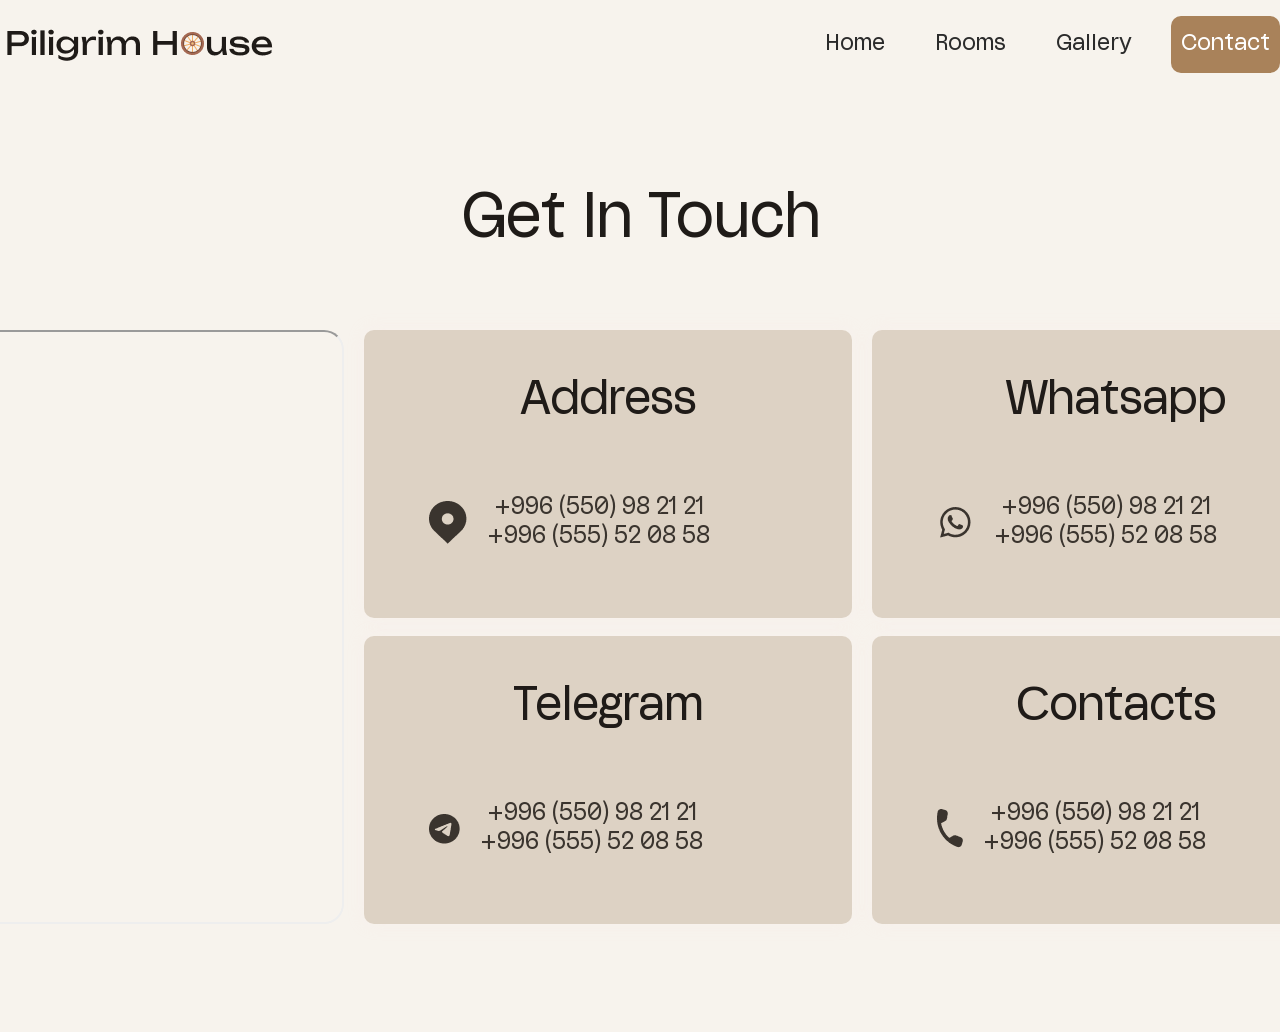
==== contact.html @ 4f016d83 "first commit" ====
<!DOCTYPE html>
<html lang="en">
<head>
    <meta charset="UTF-8">
    <meta name="viewport" content="width=device-width, initial-scale=1.0">
    <link rel="stylesheet" href="styles.css">
    <title>Document</title>
</head>
<body>
    <header class="header">
        <div class="container">
            <div class="header__content">
                <img src="./img/logo.png" alt="" class="header__logo">
                <ul class="header__list">
                    <li class="header__mark-home">Home</li>
                    <li class="header__mark-rooms">Rooms</li>
                    <li class="header__mark-gallery">Gallery</li>
                    <li style="background: #a9825a; color: white ;" class="header__mark-contact ">Contact</li>
                </ul>
            </div>
        </div>
    </header>
    <br><br><br>
    <section class="get">
        <h2 class="get__title">
            Get In Touch
        </h2>
        <footer class="footer">
        <div class="container">
            <div class="footer__content">
                <iframe class="footer__map"
                    src="https://www.google.com/maps/embed?pb=!1m18!1m12!1m3!1d3503.2076330803125!2d74.57041711224339!3d42.72937587104077!2m3!1f0!2f0!3f0!3m2!1i1024!2i768!4f13.1!3m3!1m2!1s0x389935b0e78e4359%3A0xfdf7c2ca2e9250ec!2sRetreat%20house%20%22House%20of%20Pilgrim%22!5e1!3m2!1sen!2skg!4v1775833616691!5m2!1sen!2skg"
                    width="600" height="450" allowfullscreen=""
                    title="Google Maps location of House of Pilgrim"></iframe>
                <div class="foter__boxes">

                    <div class="footer__boxes1">
                        <div class="footer__box">
                            <h3 class="footer__box-title">Address</h3>
                            <div class="footer__box-minibox">
                                <img src="./img/adress.png" alt="">
                                <div class="footer__box-numbers">
                                    <p class="footer__box-minibox-dec">+996 (550) 98 21 21</p>
                                    <p class="footer__box-minibox-dec">+996 (555) 52 08 58</p>
                                </div>
                            </div>
                        </div>

                        <div class="footer__box">
                            <h3 class="footer__box-title">Whatsapp</h3>
                            <div class="footer__box-minibox">
                                <img src="./img/whatsapp.png" alt="">
                                <div class="footer__box-numbers">
                                    <p class="footer__box-minibox-dec">+996 (550) 98 21 21</p>
                                    <p class="footer__box-minibox-dec">+996 (555) 52 08 58</p>
                                </div>
                            </div>
                        </div>
                    </div>
                    <br>
                    <div class="footer__boxes2">
                        <div class="footer__box">
                            <h3 class="footer__box-title">Telegram</h3>
                            <div class="footer__box-minibox">
                                <img src="./img/telegram.png" alt="">
                                <div class="footer__box-numbers">
                                    <p class="footer__box-minibox-dec">+996 (550) 98 21 21</p>
                                    <p class="footer__box-minibox-dec">+996 (555) 52 08 58</p>
                                </div>
                            </div>
                        </div>

                        <div class="footer__box">
                            <h3 class="footer__box-title">Сontacts</h3>
                            <div class="footer__box-minibox">
                                <img src="./img/phone.png" alt="">
                                <div class="footer__box-numbers">
                                    <p class="footer__box-minibox-dec">+996 (550) 98 21 21</p>
                                    <p class="footer__box-minibox-dec">+996 (555) 52 08 58</p>
                                </div>
                            </div>
                        </div>
                    </div>
                </div>
            </div>
        </div>
    </footer>
    </section>
    <br><br><br><br><br><br>
</body>
<script>
     const homeBtn = document.querySelector('.header__mark-home');
    const logoBtn = document.querySelector('.header__logo');
    const roomsBtn = document.querySelector('.header__mark-rooms');
    const heroContactBtn = document.querySelector('.header__mark-gallery');

     heroContactBtn.addEventListener('click', () => {
        window.location.href = 'gallery.html';
    });

    roomsBtn.addEventListener('click', () => {
        window.location.href = 'rooms.html';
    });

    homeBtn.addEventListener('click', () => {
        window.location.href = 'index.html';
    });
    logoBtn.addEventListener('click', () => {
        window.location.href = 'index.html';
    });
</script>
</html>
---- styles.css ----
@charset "UTF-8";
* {
  box-sizing: border-radius-border-box;
}

.container {
  max-width: 1440px;
  margin: 0 auto;
}

@font-face {
  font-family: "FKT Gnarly";
  src: url("fonts/FKTGnarly_Rg.ttf") format("truetype");
  font-weight: normal;
  font-style: normal;
}
.footer__box-numbers {
  display: flex;
  flex-direction: column;
}

.header__content {
  display: flex;
  justify-content: space-between;
  align-items: center;
}
.header__logo {
  cursor: pointer;
}
.header__list {
  display: flex;
  gap: 30px;
}
.header__mark-home {
  font-family: "FKT Gnarly", sans-serif;
  font-weight: 400;
  font-size: 23px;
  line-height: 100%;
  text-align: center;
  color: #2b2b2b;
  list-style: none;
  cursor: pointer;
  padding: 17px 10px;
  border-radius: 10px;
}
.header__mark-home:hover {
  background: #a9825a;
  color: white;
  transition: 0.5s;
}
.header__mark-rooms {
  font-family: "FKT Gnarly", sans-serif;
  font-weight: 400;
  font-size: 23px;
  line-height: 100%;
  text-align: center;
  color: #2b2b2b;
  list-style: none;
  cursor: pointer;
  padding: 17px 10px;
  border-radius: 10px;
}
.header__mark-rooms:hover {
  background: #a9825a;
  color: white;
  transition: 0.5s;
}
.header__mark-rooms {
  font-family: "FKT Gnarly", sans-serif;
  font-weight: 400;
  font-size: 23px;
  line-height: 100%;
  text-align: center;
  color: #2b2b2b;
  list-style: none;
  cursor: pointer;
  padding: 17px 10px;
  border-radius: 10px;
}
.header__mark-rooms:hover {
  background: #a9825a;
  color: white;
  transition: 0.5s;
}
.header__mark-gallery {
  font-family: "FKT Gnarly", sans-serif;
  font-weight: 400;
  font-size: 23px;
  line-height: 100%;
  text-align: center;
  color: #2b2b2b;
  list-style: none;
  cursor: pointer;
  padding: 17px 10px;
  border-radius: 10px;
}
.header__mark-gallery:hover {
  background: #a9825a;
  color: white;
  transition: 0.5s;
}
.header__mark-contact {
  font-family: "FKT Gnarly", sans-serif;
  font-weight: 400;
  font-size: 23px;
  line-height: 100%;
  text-align: center;
  color: #2b2b2b;
  list-style: none;
  cursor: pointer;
  padding: 17px 10px;
  border-radius: 10px;
}
.header__mark-contact:hover {
  background: #a9825a;
  color: white;
  transition: 0.5s;
}

.hero {
  background-image: url(./img/hero.png);
  height: 900px;
  background-repeat: no-repeat;
  background-size: cover;
  background-position: center center;
  display: flex;
  justify-content: center;
  align-items: center;
}
.hero__content {
  display: flex;
  flex-direction: column;
  align-items: center;
  gap: 5px;
}
.hero__title {
  width: 811px;
  font-family: "FKT Gnarly", sans-serif;
  font-weight: 400;
  font-size: 90px;
  text-align: center;
  color: #fff;
}
.hero__btns {
  display: flex;
  gap: 20px;
}
.hero__btn-rooms {
  padding: 10px 30px;
  padding: 10px 30px;
  cursor: pointer;
  font-family: "FKT Gnarly", sans-serif;
  font-weight: 500;
  font-size: 16px;
  line-height: 100%;
  text-align: center;
  color: #fff;
  background: linear-gradient(90deg, #a9825a 0%, #433424 100%);
  border: none;
  border-radius: 10px;
}
.hero__btn-gallery {
  padding: 10px 30px;
  cursor: pointer;
  font-family: "FKT Gnarly", sans-serif;
  font-weight: 500;
  font-size: 16px;
  line-height: 100%;
  text-align: center;
  color: #fff;
  background: linear-gradient(90deg, #a9825a 0%, #433424 100%);
  border: none;
  border-radius: 10px;
}

.info__content {
  display: flex;
  justify-content: space-between;
  gap: 20px;
  align-items: stretch;
}
.info__box {
  background: #ddd2c4;
  flex: 1;
  display: flex;
  flex-direction: column;
  align-items: center;
  text-align: center;
  padding: 30px 20px;
  border-radius: 20px;
}
.info__box-title {
  font-family: "FKT Gnarly", sans-serif;
  font-weight: 400;
  font-size: 24px;
  line-height: 100%;
  letter-spacing: -0.02em;
  text-transform: capitalize;
  color: #1f1b18;
}
.info__box-dec {
  font-family: "FKT Gnarly", sans-serif;
  font-weight: 400;
  font-size: 14px;
  text-align: center;
  color: #3a342e;
  line-height: 1.4;
  margin-top: auto;
}
.info__box-dec1 {
  font-family: "FKT Gnarly", sans-serif;
  font-weight: 400;
  font-size: 14px;
  text-align: center;
  color: #3a342e;
  line-height: 1.4;
  margin-bottom: 36px;
}
.info__img {
  margin-bottom: 20px;
}

.photoes__content {
  display: flex;
  flex-direction: column;
  align-items: center;
}
.photoes__box {
  display: flex;
  gap: 20px;
  margin-top: 30px;
}
.photoes__box-img {
  width: 478px;
  height: 319px;
  border-radius: 20px;
}
.photoes__title {
  font-family: "FKT Gnarly", sans-serif;
  font-weight: 400;
  font-size: 40px;
  line-height: 64%;
  letter-spacing: 0.04em;
  text-align: center;
  color: #1a1a1a;
}

.footer__content {
  display: flex;
  align-items: center;
  justify-content: space-between;
  gap: 20px;
}
.footer__map {
  width: 495px;
  height: 590px;
  border-radius: 20px;
}
.footer__box {
  display: flex;
  flex-direction: column;
  gap: 20px;
  border-radius: 10px;
  width: 488px;
  height: 288px;
  box-shadow: 0 0 16px 0 rgba(255, 237, 237, 0.25);
  background: #ddd2c4;
  text-align: center;
  cursor: pointer;
}
.footer__box-title {
  font-family: "FKT Gnarly", sans-serif;
  font-weight: 400;
  font-size: 48px;
  line-height: 100%;
  letter-spacing: -0.02em;
  text-transform: capitalize;
  color: #1f1b18;
}
.footer__box-minibox {
  display: flex;
  gap: 20px;
  align-items: center;
  text-align: center;
  margin-left: 65px;
}
.footer__box-minibox-dec {
  font-family: "FKT Gnarly", sans-serif;
  font-weight: 400;
  font-size: 24px;
  text-align: center;
  color: #3a342e;
  line-height: 1.4;
  margin: 0;
  /* Убирает стандартные отступы сверху и снизу */
  line-height: 1.2;
  /* Регулирует плотность строк */
  white-space: nowrap;
}
.footer__boxes {
  display: flex;
  flex-wrap: wrap;
  gap: 20px;
  row-gap: 200px;
}
.footer__boxes1 {
  display: flex;
  gap: 20px;
}
.footer__boxes2 {
  display: flex;
  gap: 20px;
}

.room-grid {
  display: grid;
  grid-template-columns: repeat(3, 1fr);
  gap: 30px;
  padding: 50px;
  background-color: #f6f3ed;
}
@media (max-width: 1100px) {
  .room-grid {
    grid-template-columns: repeat(2, 1fr);
  }
}
@media (max-width: 700px) {
  .room-grid {
    grid-template-columns: 1fr;
    padding: 20px;
  }
}

.room-card {
  background-color: #e5ddd0;
  border-radius: 12px;
  overflow: hidden;
  box-shadow: 0 4px 10px rgba(0, 0, 0, 0.05);
}
.room-card__image {
  width: 100%;
  aspect-ratio: 484/323;
  background-color: #ccc;
}
.room-card__image img {
  width: 100%;
  height: 100%;
  object-fit: cover;
  display: block;
}
.room-card__footer {
  padding: 15px 20px;
  display: flex;
  justify-content: space-between;
  align-items: center;
}
.room-card__title {
  font-family: "FKT Gnarly", sans-serif;
  font-weight: 550;
  font-size: 24px;
  line-height: 120%;
  letter-spacing: -0.02em;
  color: #1f1b18;
}
.room-card__button {
  display: inline-block;
  background-color: #b89a7a;
  color: #ffffff;
  text-decoration: none;
  font-size: 15px;
  padding: 8px 18px;
  border-radius: 8px;
  transition: 0.3s ease;
  font-family: "FKT Gnarly", sans-serif;
}
.room-card__button:hover {
  background-color: rgb(149.625, 115.875, 79.875);
  transform: translateY(-2px);
}

body {
  margin: 0;
  font-family: "Montserrat", "Arial", sans-serif;
  background-color: #f7f3ed;
}

.gallery {
  padding: 60px 40px;
  text-align: center;
}
.gallery-title {
  font-size: 34px;
  font-weight: 400;
  color: #3e3832;
  margin-bottom: 50px;
  letter-spacing: 1px;
  font-family: "FKT Gnarly", sans-serif;
}
.gallery-grid {
  display: grid;
  grid-template-columns: repeat(3, 1fr);
  gap: 30px;
  max-width: 1200px;
  margin: 0 auto;
}
.gallery-item {
  width: 100%;
  aspect-ratio: 4/3;
  overflow: hidden;
  border-radius: 8px;
  box-shadow: 0 4px 15px rgba(0, 0, 0, 0.06);
  background-color: #fff;
  border: 1px solid #e5ddd0;
}
.gallery-item img {
  width: 100%;
  height: 100%;
  object-fit: cover;
  display: block;
  transition: transform 0.4s ease-out;
}
.gallery-item:hover img {
  transform: scale(1.06);
}
@media (max-width: 768px) {
  .gallery .gallery-grid {
    grid-template-columns: repeat(2, 1fr);
    gap: 15px;
  }
  .gallery .gallery-page {
    padding: 30px 15px;
  }
}
@media (max-width: 480px) {
  .gallery .gallery-grid {
    grid-template-columns: 1fr;
  }
}

.get {
  display: flex;
  flex-direction: column;
  align-items: center;
  row-gap: 30px;
}
.get__title {
  font-family: "FKT Gnarly", sans-serif;
  font-weight: 500;
  font-size: 64px;
  line-height: 79%;
  letter-spacing: -0.02em;
  color: #1f1b18;
}

/*# sourceMappingURL=styles.css.map */
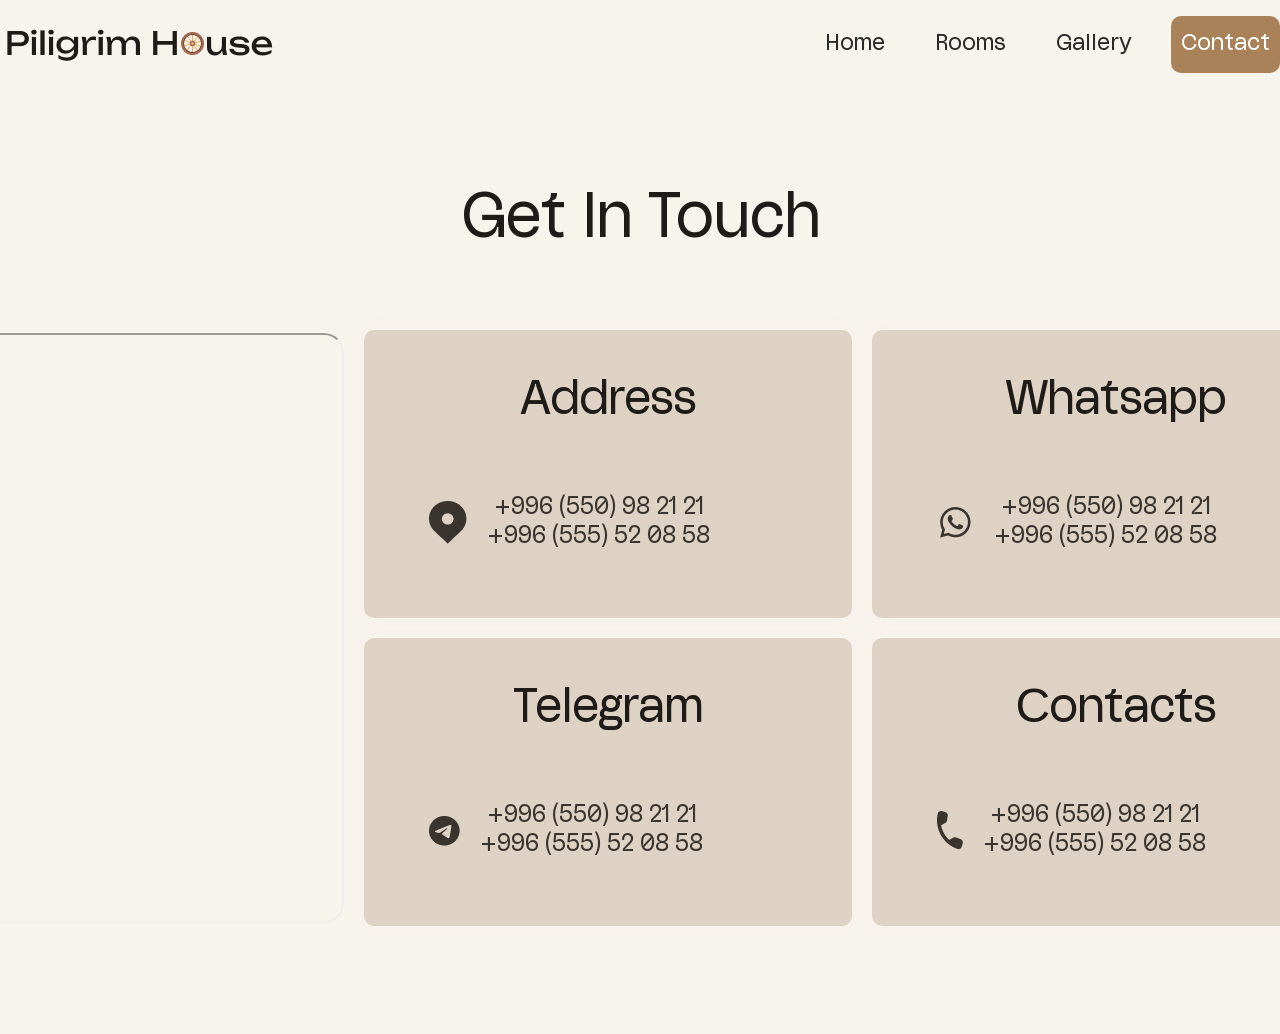
==== commit 9042973f: "second commit" ====
--- a/contact.html
+++ b/contact.html
@@ -11,12 +11,17 @@
         <div class="container">
             <div class="header__content">
                 <img src="./img/logo.png" alt="" class="header__logo">
-                <ul class="header__list">
+                <button class="burger" id="burger" onclick="toggleMenu()">
+                    <span></span>
+                    <span></span>
+                    <span></span>
+                </button>
+                <ul class="header__list" id="headerList">
                     <li class="header__mark-home">Home</li>
                     <li class="header__mark-rooms">Rooms</li>
                     <li class="header__mark-gallery">Gallery</li>
-                    <li style="background: #a9825a; color: white ;" class="header__mark-contact ">Contact</li>
-                </ul>
+                    <li  style="background: #a9825a; color: white;" class="header__mark-contact">Contact</li>
+                </ul> 
             </div>
         </div>
     </header>
@@ -108,5 +113,17 @@
     logoBtn.addEventListener('click', () => {
         window.location.href = 'index.html';
     });
+
+    function toggleMenu() {
+    document.getElementById('burger').classList.toggle('active');
+    document.getElementById('headerList').classList.toggle('open');
+}
+
+document.querySelectorAll('.header__list li').forEach(item => {
+    item.addEventListener('click', () => {
+        document.getElementById('burger').classList.remove('active');
+        document.getElementById('headerList').classList.remove('open');
+    });
+});
 </script>
 </html>
--- a/styles.css
+++ b/styles.css
@@ -1,6 +1,7 @@
 @charset "UTF-8";
 * {
-  box-sizing: border-radius-border-box;
+  box-sizing: border-box;
+  font-family: "FKT Gnarly", sans-serif;
 }
 
 .container {
@@ -312,12 +313,147 @@
   gap: 20px;
 }
 
+.modal-overlay {
+  position: fixed;
+  inset: 0;
+  background: rgba(31, 27, 24, 0.55);
+  display: flex;
+  align-items: center;
+  justify-content: center;
+  z-index: 9999;
+  opacity: 0;
+  pointer-events: none;
+  transition: opacity 0.2s ease;
+}
+.modal-overlay.active {
+  opacity: 1;
+  pointer-events: all;
+}
+.modal-overlay.active .modal-window {
+  transform: scale(1);
+}
+
+.modal-window {
+  background: #f5ede3;
+  border-radius: 20px;
+  padding: 36px 40px 32px;
+  width: 90%;
+  max-width: 400px;
+  position: relative;
+  border: 1.5px solid #c9b8a4;
+  transform: scale(0.92);
+  transition: transform 0.2s ease;
+}
+
+.modal-icon {
+  width: 56px;
+  height: 56px;
+  border-radius: 50%;
+  background: #ddd2c4;
+  display: flex;
+  align-items: center;
+  justify-content: center;
+  margin: 0 auto 16px;
+}
+.modal-icon img {
+  width: 28px;
+  height: 28px;
+}
+
+.modal-title {
+  font-family: "FKT Gnarly", sans-serif;
+  font-size: 36px;
+  font-weight: 400;
+  color: #1f1b18;
+  text-align: center;
+  margin-bottom: 6px;
+}
+
+.modal-subtitle {
+  font-family: "FKT Gnarly", sans-serif;
+  font-size: 16px;
+  color: #7a6a5a;
+  text-align: center;
+  margin-bottom: 24px;
+}
+
+.modal-numbers {
+  display: flex;
+  flex-direction: column;
+  gap: 10px;
+}
+
+.modal-btn {
+  display: flex;
+  align-items: center;
+  gap: 14px;
+  background: #ddd2c4;
+  border: 1px solid #c9b8a4;
+  border-radius: 12px;
+  padding: 14px 18px;
+  cursor: pointer;
+  width: 100%;
+  text-align: left;
+  transition: background 0.15s, transform 0.1s;
+}
+.modal-btn:hover {
+  background: #cfc3b4;
+  transform: translateX(3px);
+}
+.modal-btn-icon {
+  width: 38px;
+  height: 38px;
+  border-radius: 50%;
+  background: #f5ede3;
+  display: flex;
+  align-items: center;
+  justify-content: center;
+  border: 1px solid #c9b8a4;
+  flex-shrink: 0;
+}
+.modal-btn-icon img {
+  width: 20px;
+  height: 20px;
+}
+.modal-btn-num {
+  font-family: "FKT Gnarly", sans-serif;
+  font-size: 20px;
+  color: #1f1b18;
+  display: block;
+}
+.modal-btn-label {
+  font-size: 12px;
+  color: #7a6a5a;
+  letter-spacing: 0.04em;
+  text-transform: uppercase;
+  display: block;
+  margin-top: 2px;
+}
+
+.modal-close {
+  position: absolute;
+  top: 14px;
+  right: 16px;
+  background: none;
+  border: none;
+  font-size: 18px;
+  color: #7a6a5a;
+  cursor: pointer;
+  padding: 4px 8px;
+  border-radius: 6px;
+  transition: background 0.15s;
+}
+.modal-close:hover {
+  background: #ddd2c4;
+  color: #1f1b18;
+}
+
 .room-grid {
   display: grid;
   grid-template-columns: repeat(3, 1fr);
   gap: 30px;
   padding: 50px;
-  background-color: #f6f3ed;
+  background-color: #F8F5EE;
 }
 @media (max-width: 1100px) {
   .room-grid {
@@ -362,7 +498,7 @@
   letter-spacing: -0.02em;
   color: #1f1b18;
 }
-.room-card__button {
+.room-card__button-11, .room-card__button-12, .room-card__button-13, .room-card__button-21, .room-card__button-22, .room-card__button-23, .room-card__button-24, .room-card__button-25, .room-card__button-26 {
   display: inline-block;
   background-color: #b89a7a;
   color: #ffffff;
@@ -373,7 +509,7 @@
   transition: 0.3s ease;
   font-family: "FKT Gnarly", sans-serif;
 }
-.room-card__button:hover {
+.room-card__button-11:hover, .room-card__button-12:hover, .room-card__button-13:hover, .room-card__button-21:hover, .room-card__button-22:hover, .room-card__button-23:hover, .room-card__button-24:hover, .room-card__button-25:hover, .room-card__button-26:hover {
   background-color: rgb(149.625, 115.875, 79.875);
   transform: translateY(-2px);
 }
@@ -452,4 +588,549 @@
   color: #1f1b18;
 }
 
+.room__content {
+  display: flex;
+  gap: 39px;
+}
+.room__details {
+  display: flex;
+  flex-direction: column;
+  row-gap: 30px;
+}
+.room__details-title {
+  font-family: "FKT Gnarly", sans-serif;
+  font-weight: 400;
+  font-size: 40px;
+  line-height: 100%;
+  letter-spacing: -0.02em;
+  text-transform: capitalize;
+  color: #1f1b18;
+}
+.room__details-subtitle {
+  font-family: "FKT Gnarly", sans-serif;
+  font-weight: 400;
+  font-size: 24px;
+  line-height: 100%;
+  letter-spacing: -0.02em;
+  text-transform: capitalize;
+  color: #1f1b18;
+}
+.room__details-win {
+  display: flex;
+  gap: 10px;
+}
+.room__details-win-btn {
+  border-radius: 15px;
+  padding: 2px 20px;
+  background: #a9825a;
+  font-family: "FKT Gnarly", sans-serif;
+  font-weight: 400;
+  font-size: 16px;
+  line-height: 144%;
+  text-align: center;
+  color: #fff;
+  border: none;
+  cursor: pointer;
+}
+.room__details-win-btn:hover {
+  background: #8a6e4a;
+  transition: 0.3s;
+}
+
+.description {
+  border-radius: 8px;
+  padding: 18px 15px;
+  background: #ddd2c4;
+}
+.description__title {
+  font-family: "FKT Gnarly", sans-serif;
+  font-weight: 400;
+  font-size: 24px;
+  line-height: 100%;
+  letter-spacing: -0.02em;
+  text-transform: capitalize;
+  color: #1f1b18;
+}
+
+.dec {
+  font-family: "FKT Gnarly", sans-serif;
+  font-weight: 400;
+  font-size: 16px;
+  line-height: 160%;
+  color: #3a342e;
+}
+
+.slider {
+  position: relative;
+  width: 500px;
+}
+.slider .slides {
+  position: relative;
+  height: 300px;
+  overflow: hidden;
+  border-radius: 10px;
+}
+.slider .slides img {
+  position: absolute;
+  width: 100%;
+  height: 100%;
+  object-fit: cover;
+  opacity: 0;
+  transition: 0.4s;
+}
+.slider .slides img.active {
+  opacity: 1;
+}
+.slider button {
+  position: absolute;
+  top: 50%;
+  transform: translateY(-50%);
+  background: rgba(0, 0, 0, 0.5);
+  color: white;
+  border: none;
+  padding: 10px;
+  cursor: pointer;
+}
+.slider button.prev {
+  left: 10px;
+}
+.slider button.next {
+  right: 10px;
+}
+.slider .thumbnails {
+  display: flex;
+  gap: 10px;
+  margin-top: 10px;
+}
+.slider .thumbnails img {
+  width: 70px;
+  height: 50px;
+  object-fit: cover;
+  opacity: 0.6;
+  cursor: pointer;
+  border-radius: 5px;
+}
+.slider .thumbnails img.active {
+  opacity: 1;
+  border: 2px solid #a67c52;
+}
+
+.burger {
+  display: none;
+  flex-direction: column;
+  gap: 5px;
+  background: none;
+  border: none;
+  cursor: pointer;
+  padding: 8px;
+  z-index: 1000;
+}
+.burger span {
+  display: block;
+  width: 28px;
+  height: 2px;
+  background: #1f1b18;
+  border-radius: 2px;
+  transition: all 0.3s ease;
+}
+.burger.active span:nth-child(1) {
+  transform: translateY(7px) rotate(45deg);
+}
+.burger.active span:nth-child(2) {
+  opacity: 0;
+}
+.burger.active span:nth-child(3) {
+  transform: translateY(-7px) rotate(-45deg);
+}
+
+@media (max-width: 600px) {
+  .burger {
+    display: flex;
+  }
+  .header__list {
+    display: none;
+    flex-direction: column;
+    position: absolute;
+    top: 70px;
+    left: 0;
+    right: 0;
+    background: #f5ede3;
+    padding: 16px 20px;
+    gap: 4px;
+    border-bottom: 1px solid #c9b8a4;
+    z-index: 999;
+  }
+  .header__list.open {
+    display: flex;
+  }
+  .header__content {
+    position: relative;
+  }
+}
+@media (max-width: 1024px) {
+  .container {
+    padding: 0 20px;
+  }
+  .hero__title {
+    font-size: 64px;
+    width: 100%;
+  }
+  .footer__content {
+    flex-direction: column;
+    align-items: center;
+  }
+  .footer__map {
+    width: 100%;
+    height: 350px;
+  }
+  .foter__boxes {
+    width: 100%;
+  }
+  .footer__boxes1,
+  .footer__boxes2 {
+    justify-content: center;
+  }
+  .footer__box {
+    width: 340px;
+    height: auto;
+    padding: 20px;
+  }
+  .footer__box-title {
+    font-size: 36px;
+  }
+  .footer__box-minibox {
+    margin-left: 20px;
+  }
+  .footer__box-minibox-dec {
+    font-size: 18px;
+  }
+  .footer__boxes {
+    row-gap: 20px;
+    justify-content: center;
+  }
+  .photoes__box-img {
+    width: 100%;
+    height: 220px;
+  }
+  .info__content {
+    flex-wrap: wrap;
+  }
+  .info__box {
+    flex: 1 1 calc(50% - 20px);
+  }
+}
+@media (max-width: 600px) {
+  .header__list {
+    gap: 8px;
+  }
+  .header__mark-home,
+  .header__mark-rooms,
+  .header__mark-gallery,
+  .header__mark-contact {
+    font-size: 14px;
+    padding: 10px 6px;
+  }
+  .logo {
+    width: 80px;
+  }
+  .hero {
+    height: 600px;
+  }
+  .hero__title {
+    font-size: 40px;
+    width: 100%;
+  }
+  .hero__btns {
+    flex-direction: column;
+    align-items: center;
+  }
+  .info__box {
+    flex: 1 1 100%;
+  }
+  .photoes__box {
+    flex-direction: column;
+    align-items: center;
+  }
+  .photoes__box-img {
+    width: 100%;
+    height: 220px;
+  }
+  .photoes__title {
+    font-size: 28px;
+  }
+  .footer__content {
+    flex-direction: column;
+    align-items: center;
+  }
+  .footer__map {
+    width: 100%;
+    height: 280px;
+  }
+  .footer__boxes1,
+  .footer__boxes2 {
+    flex-direction: column;
+    align-items: center;
+    width: 100%;
+  }
+  .footer__box {
+    width: 100%;
+    height: auto;
+    padding: 16px;
+  }
+  .footer__box-title {
+    font-size: 28px;
+  }
+  .footer__box-minibox {
+    margin-left: 10px;
+    justify-content: center;
+  }
+  .footer__box-minibox-dec {
+    font-size: 15px;
+    white-space: normal;
+  }
+  .footer__boxes {
+    row-gap: 12px;
+  }
+  .modal-window {
+    padding: 24px 20px 20px;
+    width: 95%;
+  }
+  .modal-title {
+    font-size: 26px;
+  }
+  .modal-btn {
+    padding: 12px 14px;
+  }
+  .modal-btn-num {
+    font-size: 16px;
+  }
+}
+@media (max-width: 380px) {
+  .header__mark-home,
+  .header__mark-rooms,
+  .header__mark-gallery,
+  .header__mark-contact {
+    font-size: 12px;
+    padding: 8px 4px;
+  }
+  .hero__title {
+    font-size: 32px;
+  }
+  .footer__box-title {
+    font-size: 24px;
+  }
+}
+@media (max-width: 1024px) {
+  .get__title {
+    font-size: 48px;
+  }
+  .footer__content {
+    flex-direction: column;
+    align-items: center;
+  }
+  .footer__map {
+    width: 100%;
+    height: 350px;
+  }
+  .foter__boxes {
+    width: 100%;
+  }
+  .footer__boxes1,
+  .footer__boxes2 {
+    justify-content: center;
+  }
+  .footer__box {
+    width: 340px;
+    height: auto;
+    padding: 20px;
+  }
+  .footer__box-title {
+    font-size: 36px;
+  }
+  .footer__box-minibox {
+    margin-left: 20px;
+  }
+  .footer__box-minibox-dec {
+    font-size: 18px;
+  }
+  .footer__boxes {
+    row-gap: 20px;
+    justify-content: center;
+  }
+}
+@media (max-width: 600px) {
+  .get__title {
+    font-size: 32px;
+    text-align: center;
+    padding: 0 16px;
+  }
+  .burger {
+    display: flex;
+  }
+  .header__list {
+    display: none;
+    flex-direction: column;
+    position: absolute;
+    top: 70px;
+    left: 0;
+    right: 0;
+    background: #f5ede3;
+    padding: 16px 20px;
+    gap: 4px;
+    border-bottom: 1px solid #c9b8a4;
+    z-index: 999;
+  }
+  .header__list.open {
+    display: flex;
+  }
+  .header__content {
+    position: relative;
+  }
+  .footer__map {
+    width: 100%;
+    height: 260px;
+    border-radius: 12px;
+  }
+  .footer__boxes1,
+  .footer__boxes2 {
+    flex-direction: column;
+    align-items: center;
+    width: 100%;
+  }
+  .footer__box {
+    width: 100%;
+    height: auto;
+    padding: 16px;
+  }
+  .footer__box-title {
+    font-size: 28px;
+  }
+  .footer__box-minibox {
+    margin-left: 10px;
+    justify-content: center;
+  }
+  .footer__box-minibox-dec {
+    font-size: 15px;
+    white-space: normal;
+  }
+  .footer__boxes {
+    row-gap: 12px;
+  }
+}
+@media (max-width: 380px) {
+  .get__title {
+    font-size: 26px;
+  }
+  .footer__box-title {
+    font-size: 22px;
+  }
+  .footer__box-minibox-dec {
+    font-size: 13px;
+  }
+}
+@media (max-width: 1024px) {
+  .room__content {
+    flex-direction: column;
+    align-items: center;
+  }
+  .slider {
+    width: 100%;
+  }
+  .slider .slides {
+    height: 400px;
+  }
+  .room__details {
+    width: 100%;
+  }
+  .room__details-title {
+    font-size: 32px;
+  }
+  .room__details-subtitle {
+    font-size: 20px;
+  }
+  .room__details-win {
+    flex-wrap: wrap;
+  }
+}
+@media (max-width: 600px) {
+  .slider {
+    width: 100%;
+  }
+  .slider .slides {
+    height: 260px;
+  }
+  .slider .thumbnails img {
+    width: 52px;
+    height: 38px;
+  }
+  .room__details-title {
+    font-size: 26px;
+  }
+  .room__details-subtitle {
+    font-size: 16px;
+  }
+  .room__details-win {
+    flex-wrap: wrap;
+    gap: 8px;
+  }
+  .room__details-win-btn {
+    font-size: 13px;
+    padding: 4px 12px;
+  }
+  .description {
+    padding: 14px 12px;
+  }
+  .description__title {
+    font-size: 18px;
+  }
+  .dec {
+    font-size: 14px;
+  }
+  .footer__content {
+    flex-direction: column;
+    align-items: center;
+  }
+  .footer__map {
+    width: 100%;
+    height: 260px;
+    border-radius: 12px;
+  }
+  .footer__boxes1,
+  .footer__boxes2 {
+    flex-direction: column;
+    align-items: center;
+    width: 100%;
+  }
+  .footer__box {
+    width: 100%;
+    height: auto;
+    padding: 16px;
+  }
+  .footer__box-title {
+    font-size: 28px;
+  }
+  .footer__box-minibox {
+    margin-left: 10px;
+    justify-content: center;
+  }
+  .footer__box-minibox-dec {
+    font-size: 15px;
+    white-space: normal;
+  }
+  .footer__boxes {
+    row-gap: 12px;
+  }
+}
+@media (max-width: 380px) {
+  .slider .slides {
+    height: 200px;
+  }
+  .room__details-title {
+    font-size: 22px;
+  }
+  .footer__box-title {
+    font-size: 22px;
+  }
+}
+
 /*# sourceMappingURL=styles.css.map */
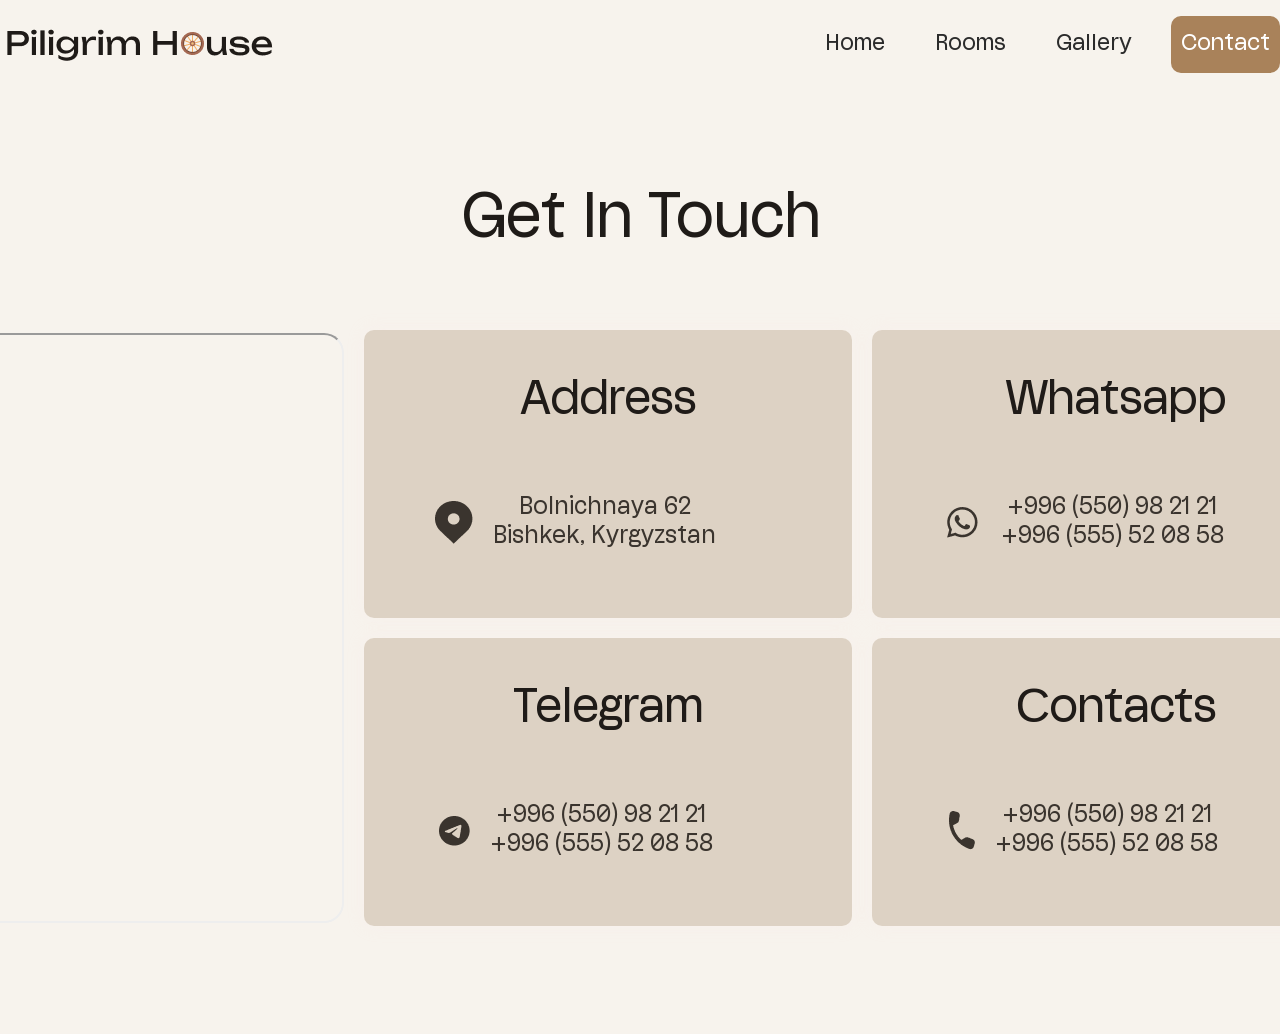
==== commit 760edd5e: "three commit" ====
--- a/contact.html
+++ b/contact.html
@@ -38,20 +38,19 @@
                     width="600" height="450" allowfullscreen=""
                     title="Google Maps location of House of Pilgrim"></iframe>
                 <div class="foter__boxes">
-
                     <div class="footer__boxes1">
                         <div class="footer__box">
                             <h3 class="footer__box-title">Address</h3>
                             <div class="footer__box-minibox">
                                 <img src="./img/adress.png" alt="">
                                 <div class="footer__box-numbers">
-                                    <p class="footer__box-minibox-dec">+996 (550) 98 21 21</p>
-                                    <p class="footer__box-minibox-dec">+996 (555) 52 08 58</p>
-                                </div>
-                            </div>
-                        </div>
-
-                        <div class="footer__box">
+                                    <p class="footer__box-minibox-dec">Bolnichnaya 62</p>
+                                    <p class="footer__box-minibox-dec">Bishkek, Kyrgyzstan</p>
+                                </div>
+                            </div>
+                        </div>
+
+                        <div class="footer__box" onclick="openModal('whatsapp')">
                             <h3 class="footer__box-title">Whatsapp</h3>
                             <div class="footer__box-minibox">
                                 <img src="./img/whatsapp.png" alt="">
@@ -64,7 +63,7 @@
                     </div>
                     <br>
                     <div class="footer__boxes2">
-                        <div class="footer__box">
+                        <div class="footer__box" onclick="openModal('telegram')">
                             <h3 class="footer__box-title">Telegram</h3>
                             <div class="footer__box-minibox">
                                 <img src="./img/telegram.png" alt="">
@@ -75,7 +74,7 @@
                             </div>
                         </div>
 
-                        <div class="footer__box">
+                        <div class="footer__box" onclick="openModal('contacts')">
                             <h3 class="footer__box-title">Сontacts</h3>
                             <div class="footer__box-minibox">
                                 <img src="./img/phone.png" alt="">
@@ -87,9 +86,22 @@
                         </div>
                     </div>
                 </div>
+
+
+
+
             </div>
         </div>
     </footer>
+     <div class="modal-overlay" id="modalOverlay" onclick="handleOverlayClick(event)">
+        <div class="modal-window" id="modalWindow">
+            <button class="modal-close" onclick="closeModal()">&#x2715;</button>
+            <div class="modal-icon" id="modalIcon"></div>
+            <h3 class="modal-title" id="modalTitle"></h3>
+            <p class="modal-subtitle" id="modalSubtitle">Выберите номер для связи</p>
+            <div class="modal-numbers" id="modalNumbers"></div>
+        </div>
+    </div>
     </section>
     <br><br><br><br><br><br>
 </body>
@@ -125,5 +137,65 @@
         document.getElementById('headerList').classList.remove('open');
     });
 });
+
+ const modalConfigs = {
+        whatsapp: {
+            icon: './img/whatsapp.png',
+            title: 'WhatsApp',
+            numbers: [
+                { num: '+996 (550) 98 21 21', clean: '996550982121', label: 'Основной номер' },
+                { num: '+996 (555) 52 08 58', clean: '996555520858', label: 'Основной номер' }
+            ],
+            getUrl: (clean) => `https://wa.me/${clean}`
+        },
+        telegram: {
+            icon: './img/telegram.png',
+            title: 'Telegram',
+            numbers: [
+                { num: '+996 (550) 98 21 21', clean: '996550982121', label: 'Основной номер' },
+                { num: '+996 (555) 52 08 58', clean: '996555520858', label: 'Основной номер' }
+            ],
+            getUrl: (clean) => `https://t.me/+${clean}`
+        },
+        contacts: {
+            icon: './img/phone.png',
+            title: 'Позвонить',
+            numbers: [
+                { num: '+996 (550) 98 21 21', clean: '+996550982121', label: 'Основной номер' },
+                { num: '+996 (555) 52 08 58', clean: '+996555520858', label: 'Основной номер' }
+            ],
+            getUrl: (clean) => `tel:${clean}`
+        }
+    };
+
+    function openModal(type) {
+        const cfg = modalConfigs[type];
+        document.getElementById('modalIcon').innerHTML = `<img src="${cfg.icon}" alt="${cfg.title}">`;
+        document.getElementById('modalTitle').textContent = cfg.title;
+
+        document.getElementById('modalNumbers').innerHTML = cfg.numbers.map(n => `
+        <button class="modal-btn" onclick="window.location.href='${cfg.getUrl(n.clean)}'">
+            <div class="modal-btn-icon"><img src="${cfg.icon}" alt=""></div>
+            <div>
+                <span class="modal-btn-num">${n.num}</span>
+                <span class="modal-btn-label">${n.label}</span>
+            </div>
+        </button>
+    `).join('');
+
+        document.getElementById('modalOverlay').classList.add('active');
+    }
+
+    function closeModal() {
+        document.getElementById('modalOverlay').classList.remove('active');
+    }
+
+    function handleOverlayClick(e) {
+        if (e.target === document.getElementById('modalOverlay')) closeModal();
+    }
+
+    document.addEventListener('keydown', e => {
+        if (e.key === 'Escape') closeModal();
+    });
 </script>
 </html>
--- a/styles.css
+++ b/styles.css
@@ -1,4 +1,3 @@
-@charset "UTF-8";
 * {
   box-sizing: border-box;
   font-family: "FKT Gnarly", sans-serif;
@@ -267,6 +266,7 @@
   box-shadow: 0 0 16px 0 rgba(255, 237, 237, 0.25);
   background: #ddd2c4;
   text-align: center;
+  align-items: center;
   cursor: pointer;
 }
 .footer__box-title {
@@ -283,7 +283,8 @@
   gap: 20px;
   align-items: center;
   text-align: center;
-  margin-left: 65px;
+  margin-right: 65px;
+  margin-bottom: 30px;
 }
 .footer__box-minibox-dec {
   font-family: "FKT Gnarly", sans-serif;
@@ -293,9 +294,7 @@
   color: #3a342e;
   line-height: 1.4;
   margin: 0;
-  /* Убирает стандартные отступы сверху и снизу */
   line-height: 1.2;
-  /* Регулирует плотность строк */
   white-space: nowrap;
 }
 .footer__boxes {
@@ -1022,7 +1021,7 @@
     font-size: 26px;
   }
   .footer__box-title {
-    font-size: 22px;
+    font-size: 20px;
   }
   .footer__box-minibox-dec {
     font-size: 13px;
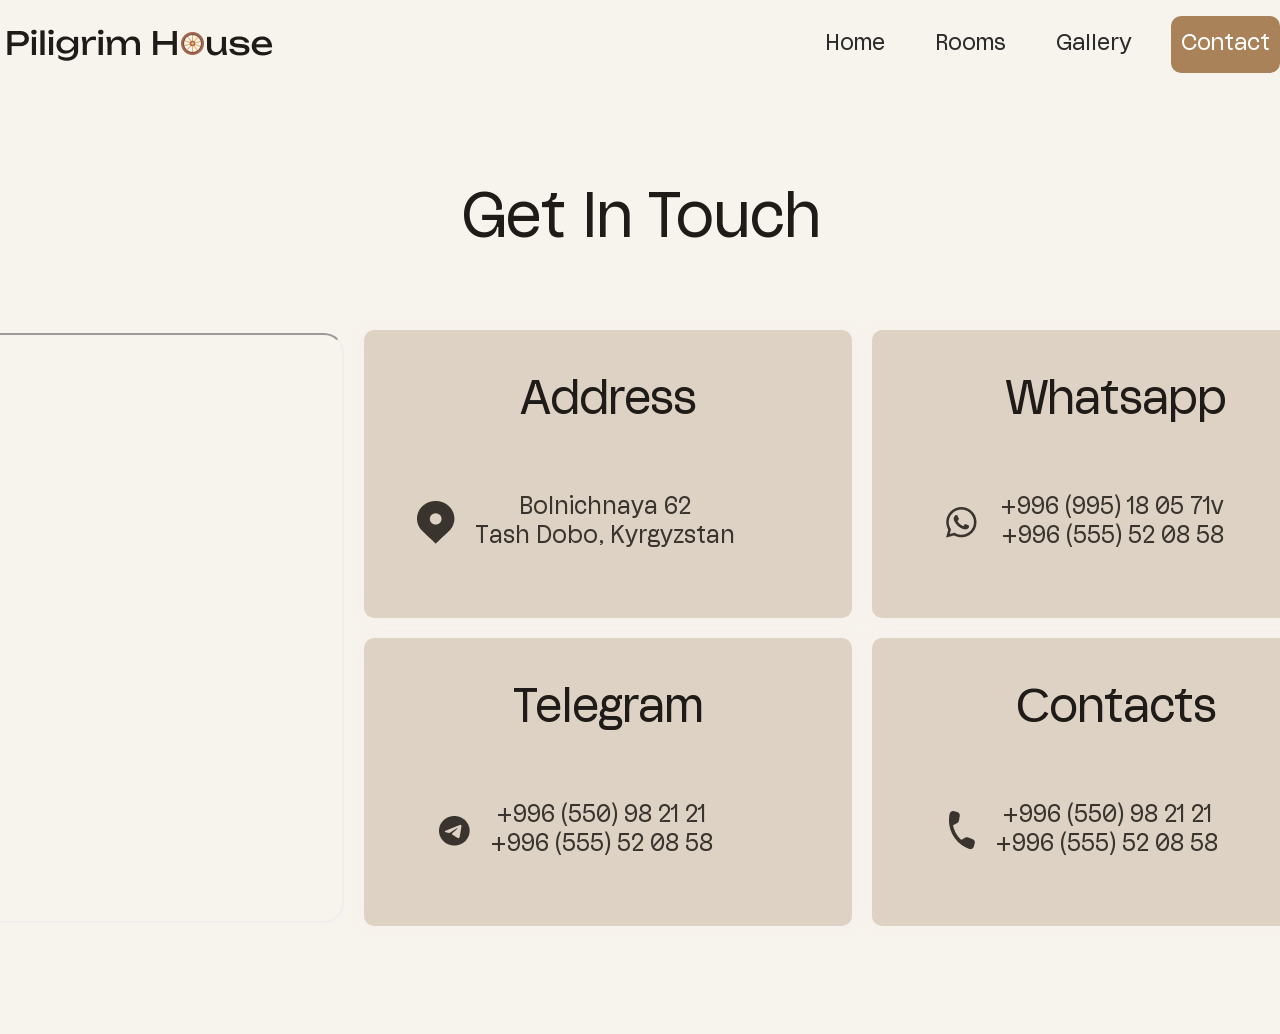
==== commit 555214a4: "обновил сайт" ====
--- a/contact.html
+++ b/contact.html
@@ -45,7 +45,7 @@
                                 <img src="./img/adress.png" alt="">
                                 <div class="footer__box-numbers">
                                     <p class="footer__box-minibox-dec">Bolnichnaya 62</p>
-                                    <p class="footer__box-minibox-dec">Bishkek, Kyrgyzstan</p>
+                                    <p class="footer__box-minibox-dec">Tash Dobo, Kyrgyzstan</p>
                                 </div>
                             </div>
                         </div>
@@ -55,7 +55,7 @@
                             <div class="footer__box-minibox">
                                 <img src="./img/whatsapp.png" alt="">
                                 <div class="footer__box-numbers">
-                                    <p class="footer__box-minibox-dec">+996 (550) 98 21 21</p>
+                                    <p class="footer__box-minibox-dec">+996 (995) 18 05 71v</p>
                                     <p class="footer__box-minibox-dec">+996 (555) 52 08 58</p>
                                 </div>
                             </div>
@@ -143,8 +143,8 @@
             icon: './img/whatsapp.png',
             title: 'WhatsApp',
             numbers: [
-                { num: '+996 (550) 98 21 21', clean: '996550982121', label: 'Основной номер' },
-                { num: '+996 (555) 52 08 58', clean: '996555520858', label: 'Основной номер' }
+                { num: '+996 (995) 18 05 71', clean: '996995180571', label: 'Основной номер' },
+                { num: '+996 (550) 98 21 21', clean: '996555520858', label: 'Основной номер' }
             ],
             getUrl: (clean) => `https://wa.me/${clean}`
         },
--- a/styles.css
+++ b/styles.css
@@ -1,3 +1,4 @@
+@charset "UTF-8";
 * {
   box-sizing: border-box;
   font-family: "FKT Gnarly", sans-serif;
@@ -220,6 +221,153 @@
   margin-bottom: 20px;
 }
 
+.info__box {
+  background: #ddd2c4;
+  flex: 1;
+  display: flex;
+  flex-direction: column;
+  align-items: center;
+  text-align: center;
+  padding: 30px 20px;
+  border-radius: 20px;
+  transition: transform 0.3s ease, box-shadow 0.3s ease;
+}
+.info__box:hover {
+  transform: translateY(-5px);
+  box-shadow: 0 10px 25px rgba(0, 0, 0, 0.1);
+}
+.info__box .info__img {
+  width: 80px;
+  height: 80px;
+  object-fit: contain;
+  margin-bottom: 15px;
+}
+.info__box .info__box-title {
+  font-size: 1.5rem;
+  margin-bottom: 12px;
+  color: #333;
+}
+.info__box .info__box-dec {
+  font-size: 1rem;
+  line-height: 1.5;
+  color: #555;
+}
+.info__box .info__box-dec .info__box-dec-highlight {
+  color: #c48c5a;
+  cursor: pointer;
+  text-decoration: underline;
+  transition: color 0.3s ease;
+}
+.info__box .info__box-dec .info__box-dec-highlight:hover {
+  color: #a36f42;
+}
+
+/* ====================== MODAL ====================== */
+.modal {
+  display: none;
+  position: fixed;
+  top: 0;
+  left: 0;
+  width: 100%;
+  height: 100%;
+  background: rgba(0, 0, 0, 0.65);
+  z-index: 1000;
+  align-items: center;
+  justify-content: center;
+  padding: 20px;
+  opacity: 0;
+  transition: opacity 0.3s ease;
+}
+.modal.active {
+  display: flex;
+  opacity: 1;
+}
+.modal__content {
+  background: #ddd2c4;
+  max-width: 420px;
+  width: 100%;
+  border-radius: 24px;
+  padding: 35px 30px;
+  position: relative;
+  box-shadow: 0 15px 40px rgba(0, 0, 0, 0.2);
+  transform: scale(0.95);
+  transition: transform 0.3s ease;
+}
+.modal.active .modal__content {
+  transform: scale(1);
+}
+.modal__close {
+  position: absolute;
+  top: 15px;
+  right: 20px;
+  font-size: 32px;
+  background: none;
+  border: none;
+  color: #666;
+  cursor: pointer;
+  line-height: 1;
+  transition: color 0.3s;
+}
+.modal__close:hover {
+  color: #c48c5a;
+}
+.modal__title {
+  text-align: center;
+  font-size: 1.8rem;
+  margin-bottom: 25px;
+  color: #333;
+}
+.modal__info {
+  background: rgba(255, 255, 255, 0.7);
+  border-radius: 16px;
+  padding: 20px;
+  margin-bottom: 25px;
+}
+.modal__item {
+  display: flex;
+  justify-content: space-between;
+  align-items: center;
+  padding: 12px 0;
+  border-bottom: 1px solid rgba(0, 0, 0, 0.1);
+}
+.modal__item:last-child {
+  border-bottom: none;
+}
+.modal__label {
+  font-weight: 500;
+  color: #444;
+  font-size: 1.05rem;
+}
+.modal__price {
+  font-weight: 600;
+  color: #c48c5a;
+  font-size: 1.1rem;
+}
+.modal__description {
+  text-align: center;
+  color: #555;
+  line-height: 1.6;
+  font-size: 1rem;
+}
+
+/* Адаптив */
+@media (max-width: 576px) {
+  .modal {
+    padding: 15px;
+  }
+  .modal__content {
+    padding: 30px 20px;
+    border-radius: 20px;
+  }
+  .modal__title {
+    font-size: 1.6rem;
+  }
+}
+@media (max-width: 380px) {
+  .modal__content {
+    padding: 25px 18px;
+  }
+}
 .photoes__content {
   display: flex;
   flex-direction: column;
@@ -268,6 +416,11 @@
   text-align: center;
   align-items: center;
   cursor: pointer;
+}
+.footer__box:hover {
+  transform: translateY(-5px);
+  box-shadow: 0 10px 25px rgba(0, 0, 0, 0.1);
+  transition: 0.3s;
 }
 .footer__box-title {
   font-family: "FKT Gnarly", sans-serif;
@@ -497,7 +650,7 @@
   letter-spacing: -0.02em;
   color: #1f1b18;
 }
-.room-card__button-11, .room-card__button-12, .room-card__button-13, .room-card__button-21, .room-card__button-22, .room-card__button-23, .room-card__button-24, .room-card__button-25, .room-card__button-26 {
+.room-card__button-hall, .room-card__button-11, .room-card__button-12, .room-card__button-13, .room-card__button-21, .room-card__button-22, .room-card__button-23, .room-card__button-24, .room-card__button-25, .room-card__button-26 {
   display: inline-block;
   background-color: #b89a7a;
   color: #ffffff;
@@ -508,7 +661,7 @@
   transition: 0.3s ease;
   font-family: "FKT Gnarly", sans-serif;
 }
-.room-card__button-11:hover, .room-card__button-12:hover, .room-card__button-13:hover, .room-card__button-21:hover, .room-card__button-22:hover, .room-card__button-23:hover, .room-card__button-24:hover, .room-card__button-25:hover, .room-card__button-26:hover {
+.room-card__button-hall:hover, .room-card__button-11:hover, .room-card__button-12:hover, .room-card__button-13:hover, .room-card__button-21:hover, .room-card__button-22:hover, .room-card__button-23:hover, .room-card__button-24:hover, .room-card__button-25:hover, .room-card__button-26:hover {
   background-color: rgb(149.625, 115.875, 79.875);
   transform: translateY(-2px);
 }
@@ -587,9 +740,14 @@
   color: #1f1b18;
 }
 
+.room {
+  display: flex;
+  align-items: center;
+}
 .room__content {
   display: flex;
   gap: 39px;
+  align-items: center;
 }
 .room__details {
   display: flex;
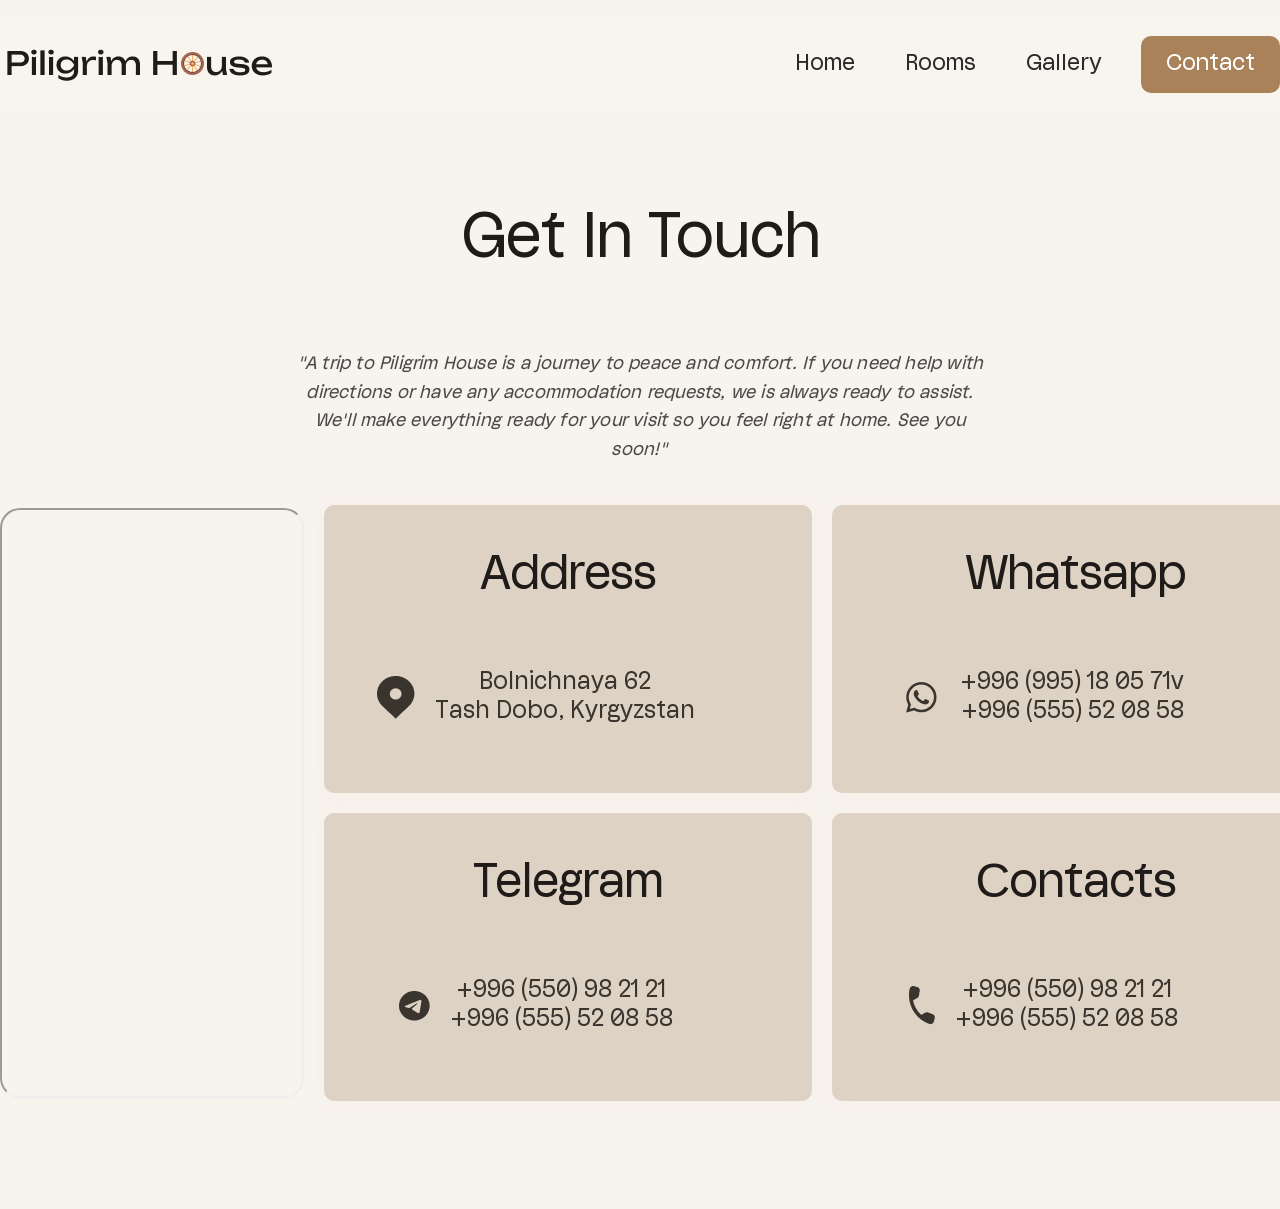
==== commit 99d5de8e: "Ваше описание изменений" ====
--- a/contact.html
+++ b/contact.html
@@ -20,7 +20,7 @@
                     <li class="header__mark-home">Home</li>
                     <li class="header__mark-rooms">Rooms</li>
                     <li class="header__mark-gallery">Gallery</li>
-                    <li  style="background: #a9825a; color: white;" class="header__mark-contact">Contact</li>
+                    <li  style="padding: 17px 25px; background: #a9825a; color: white;" class="header__mark-contact">Contact</li>
                 </ul> 
             </div>
         </div>
@@ -30,6 +30,10 @@
         <h2 class="get__title">
             Get In Touch
         </h2>
+        <p class="get__subtitle">
+            "A trip to Piligrim House is a journey to peace and comfort. If you need help with directions or have any accommodation requests, we is always ready to assist. We'll make everything ready for your visit so you feel right at home. See you soon!"
+        </p>
+    </section>
         <footer class="footer">
         <div class="container">
             <div class="footer__content">
@@ -39,7 +43,7 @@
                     title="Google Maps location of House of Pilgrim"></iframe>
                 <div class="foter__boxes">
                     <div class="footer__boxes1">
-                        <div class="footer__box">
+                        <div class="footer__box" onclick="openMap()">
                             <h3 class="footer__box-title">Address</h3>
                             <div class="footer__box-minibox">
                                 <img src="./img/adress.png" alt="">
@@ -197,5 +201,8 @@
     document.addEventListener('keydown', e => {
         if (e.key === 'Escape') closeModal();
     });
+     function openMap() {
+    window.open("https://maps.app.goo.gl/WkPkUoXocUw47aSb9", "_blank");
+}
 </script>
 </html>
--- a/styles.css
+++ b/styles.css
@@ -20,10 +20,17 @@
   flex-direction: column;
 }
 
+.header {
+  position: sticky;
+  top: 0;
+  z-index: 1000;
+  background: #F8F5EE;
+}
 .header__content {
   display: flex;
   justify-content: space-between;
   align-items: center;
+  margin-top: 20px;
 }
 .header__logo {
   cursor: pointer;
@@ -58,7 +65,7 @@
   color: #2b2b2b;
   list-style: none;
   cursor: pointer;
-  padding: 17px 10px;
+  padding: 17px 25px;
   border-radius: 10px;
 }
 .header__mark-rooms:hover {
@@ -420,7 +427,6 @@
 .footer__box:hover {
   transform: translateY(-5px);
   box-shadow: 0 10px 25px rgba(0, 0, 0, 0.1);
-  transition: 0.3s;
 }
 .footer__box-title {
   font-family: "FKT Gnarly", sans-serif;
@@ -619,30 +625,75 @@
   }
 }
 
-.room-card {
+.room-card-11,
+.room-card-12,
+.room-card-13,
+.room-card-21,
+.room-card-22,
+.room-card-23,
+.room-card-24,
+.room-card-25,
+.room-card-26,
+.room-card-hall {
   background-color: #e5ddd0;
   border-radius: 12px;
   overflow: hidden;
   box-shadow: 0 4px 10px rgba(0, 0, 0, 0.05);
 }
-.room-card__image {
+.room-card-11__image,
+.room-card-12__image,
+.room-card-13__image,
+.room-card-21__image,
+.room-card-22__image,
+.room-card-23__image,
+.room-card-24__image,
+.room-card-25__image,
+.room-card-26__image,
+.room-card-hall__image {
   width: 100%;
   aspect-ratio: 484/323;
   background-color: #ccc;
 }
-.room-card__image img {
+.room-card-11__image img,
+.room-card-12__image img,
+.room-card-13__image img,
+.room-card-21__image img,
+.room-card-22__image img,
+.room-card-23__image img,
+.room-card-24__image img,
+.room-card-25__image img,
+.room-card-26__image img,
+.room-card-hall__image img {
   width: 100%;
   height: 100%;
   object-fit: cover;
   display: block;
 }
-.room-card__footer {
+.room-card-11__footer,
+.room-card-12__footer,
+.room-card-13__footer,
+.room-card-21__footer,
+.room-card-22__footer,
+.room-card-23__footer,
+.room-card-24__footer,
+.room-card-25__footer,
+.room-card-26__footer,
+.room-card-hall__footer {
   padding: 15px 20px;
   display: flex;
   justify-content: space-between;
   align-items: center;
 }
-.room-card__title {
+.room-card-11__title,
+.room-card-12__title,
+.room-card-13__title,
+.room-card-21__title,
+.room-card-22__title,
+.room-card-23__title,
+.room-card-24__title,
+.room-card-25__title,
+.room-card-26__title,
+.room-card-hall__title {
   font-family: "FKT Gnarly", sans-serif;
   font-weight: 550;
   font-size: 24px;
@@ -650,7 +701,16 @@
   letter-spacing: -0.02em;
   color: #1f1b18;
 }
-.room-card__button-hall, .room-card__button-11, .room-card__button-12, .room-card__button-13, .room-card__button-21, .room-card__button-22, .room-card__button-23, .room-card__button-24, .room-card__button-25, .room-card__button-26 {
+.room-card-11__button,
+.room-card-12__button,
+.room-card-13__button,
+.room-card-21__button,
+.room-card-22__button,
+.room-card-23__button,
+.room-card-24__button,
+.room-card-25__button,
+.room-card-26__button,
+.room-card-hall__button {
   display: inline-block;
   background-color: #b89a7a;
   color: #ffffff;
@@ -661,7 +721,16 @@
   transition: 0.3s ease;
   font-family: "FKT Gnarly", sans-serif;
 }
-.room-card__button-hall:hover, .room-card__button-11:hover, .room-card__button-12:hover, .room-card__button-13:hover, .room-card__button-21:hover, .room-card__button-22:hover, .room-card__button-23:hover, .room-card__button-24:hover, .room-card__button-25:hover, .room-card__button-26:hover {
+.room-card-11__button:hover,
+.room-card-12__button:hover,
+.room-card-13__button:hover,
+.room-card-21__button:hover,
+.room-card-22__button:hover,
+.room-card-23__button:hover,
+.room-card-24__button:hover,
+.room-card-25__button:hover,
+.room-card-26__button:hover,
+.room-card-hall__button:hover {
   background-color: rgb(149.625, 115.875, 79.875);
   transform: translateY(-2px);
 }
@@ -706,9 +775,6 @@
   object-fit: cover;
   display: block;
   transition: transform 0.4s ease-out;
-}
-.gallery-item:hover img {
-  transform: scale(1.06);
 }
 @media (max-width: 768px) {
   .gallery .gallery-grid {
@@ -1289,5 +1355,118 @@
     font-size: 22px;
   }
 }
+.gallery-item img {
+  cursor: pointer;
+  transition: 0.3s;
+}
+
+.gallery-item img:hover {
+  transform: scale(1.05);
+}
+
+/* Модалка */
+.gallery-modal {
+  display: none;
+  position: fixed;
+  z-index: 9999;
+  padding-top: 190px;
+  left: 0;
+  top: 0;
+  width: 100%;
+  height: 100%;
+  background: rgba(0, 0, 0, 0.9);
+}
+
+.gallery-modal.active {
+  display: block;
+}
+
+.gallery-modal-img {
+  display: block;
+  margin: auto;
+  width: auto;
+  height: 60vh;
+  object-fit: contain;
+}
+
+/* Закрыть */
+.gallery-close {
+  position: absolute;
+  top: 20px;
+  right: 40px;
+  font-size: 40px;
+  color: white;
+  cursor: pointer;
+}
+
+/* Кнопки */
+.gallery-prev,
+.gallery-next {
+  position: absolute;
+  top: 50%;
+  transform: translateY(-50%);
+  font-size: 40px;
+  background: transparent;
+  border: none;
+  color: white;
+  cursor: pointer;
+  padding: 10px;
+}
+
+.gallery-prev {
+  left: 20px;
+}
+
+.gallery-next {
+  right: 20px;
+}
+
+@media (max-width: 768px) {
+  .gallery-modal {
+    padding: 10px;
+  }
+  .gallery-modal-img {
+    margin-top: 135px;
+    max-width: 100%;
+    max-height: 85vh;
+  }
+  .gallery-modal .gallery-close {
+    font-size: 30px;
+    top: 10px;
+    right: 15px;
+  }
+  .gallery-modal .gallery-prev,
+  .gallery-modal .gallery-next {
+    font-size: 30px;
+    padding: 5px;
+  }
+}
+@media (max-width: 480px) {
+  .gallery-modal-img {
+    max-height: 80vh;
+  }
+  .gallery-modal .gallery-prev {
+    left: 5px;
+  }
+  .gallery-modal .gallery-next {
+    right: 5px;
+  }
+}
+.get__subtitle {
+  /* Ограничиваем ширину, чтобы текст не растягивался на весь экран */
+  max-width: 700px;
+  margin: 0 auto 40px; /* Центрируем блок и даем отступ снизу до карточек */
+  /* Шрифты и текст */
+  font-family: inherit; /* Использует шрифт вашего сайта */
+  font-size: 18px;
+  line-height: 1.6; /* Увеличиваем расстояние между строками для читаемости */
+  color: #4a4a4a; /* Делаем цвет чуть мягче черного */
+  text-align: center;
+  /* Убираем кавычки, если они были частью текста, либо стилизуем их */
+  font-style: italic; /* Легкий курсив добавит душевности */
+  font-weight: 400;
+  /* Опционально: немного разрядим буквы */
+  letter-spacing: 0.2px;
+}
 
 /*# sourceMappingURL=styles.css.map */
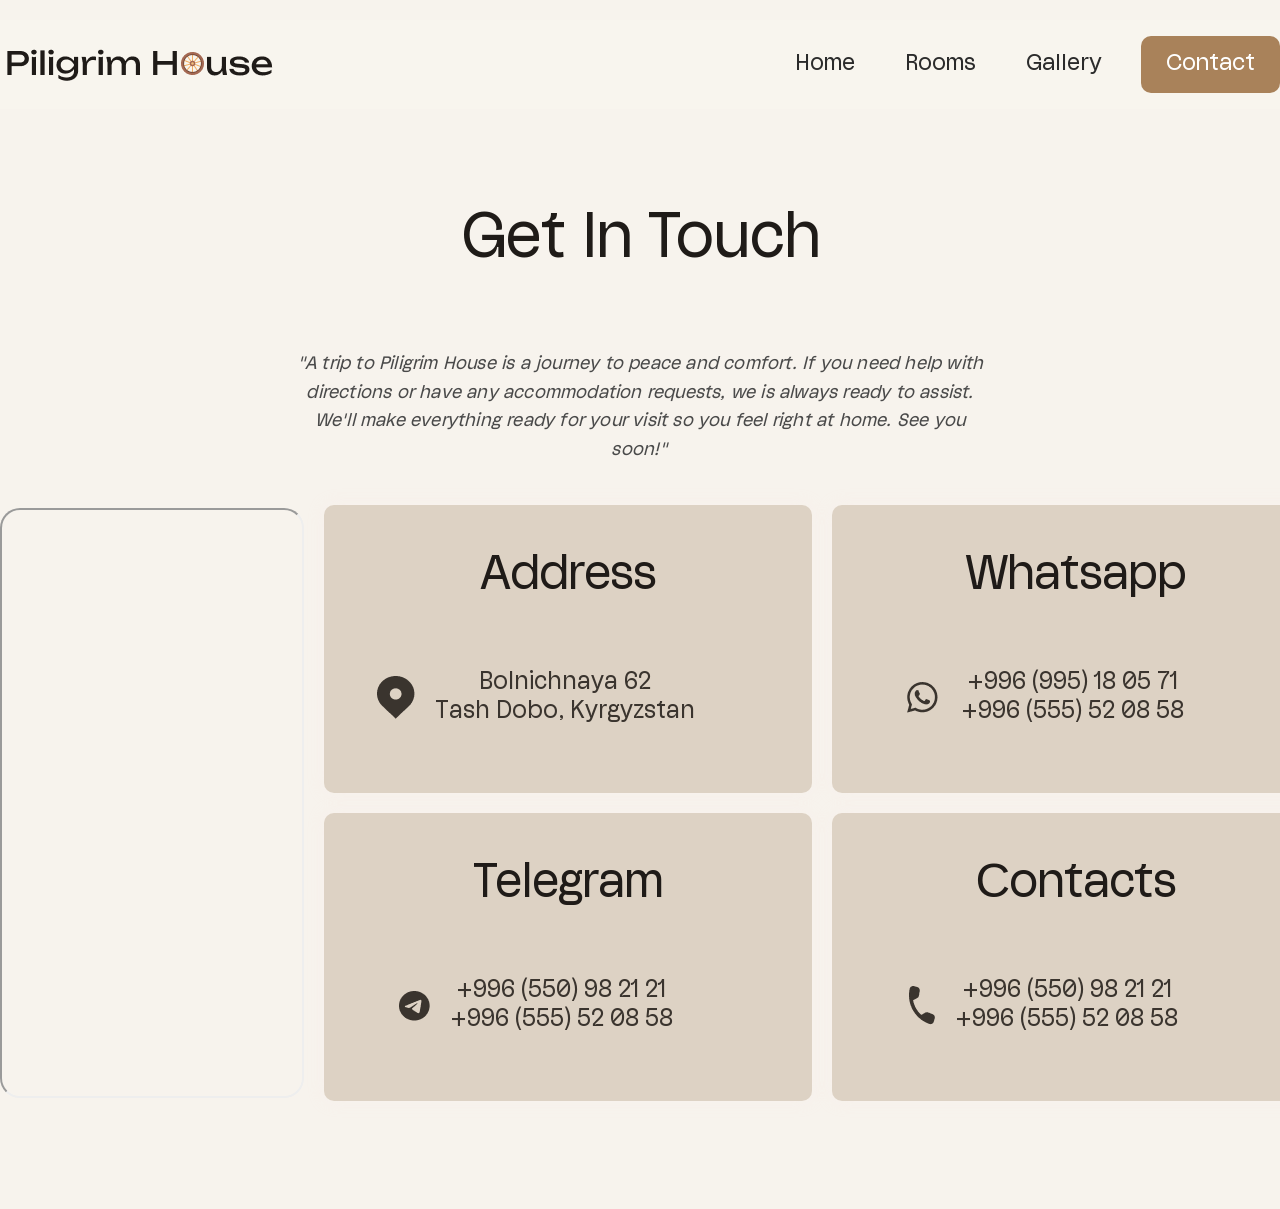
==== commit 7f3c4e4f: "sdfsdf" ====
--- a/contact.html
+++ b/contact.html
@@ -59,7 +59,7 @@
                             <div class="footer__box-minibox">
                                 <img src="./img/whatsapp.png" alt="">
                                 <div class="footer__box-numbers">
-                                    <p class="footer__box-minibox-dec">+996 (995) 18 05 71v</p>
+                                    <p class="footer__box-minibox-dec">+996 (995) 18 05 71</p>
                                     <p class="footer__box-minibox-dec">+996 (555) 52 08 58</p>
                                 </div>
                             </div>
@@ -205,4 +205,4 @@
     window.open("https://maps.app.goo.gl/WkPkUoXocUw47aSb9", "_blank");
 }
 </script>
-</html>+</html>
